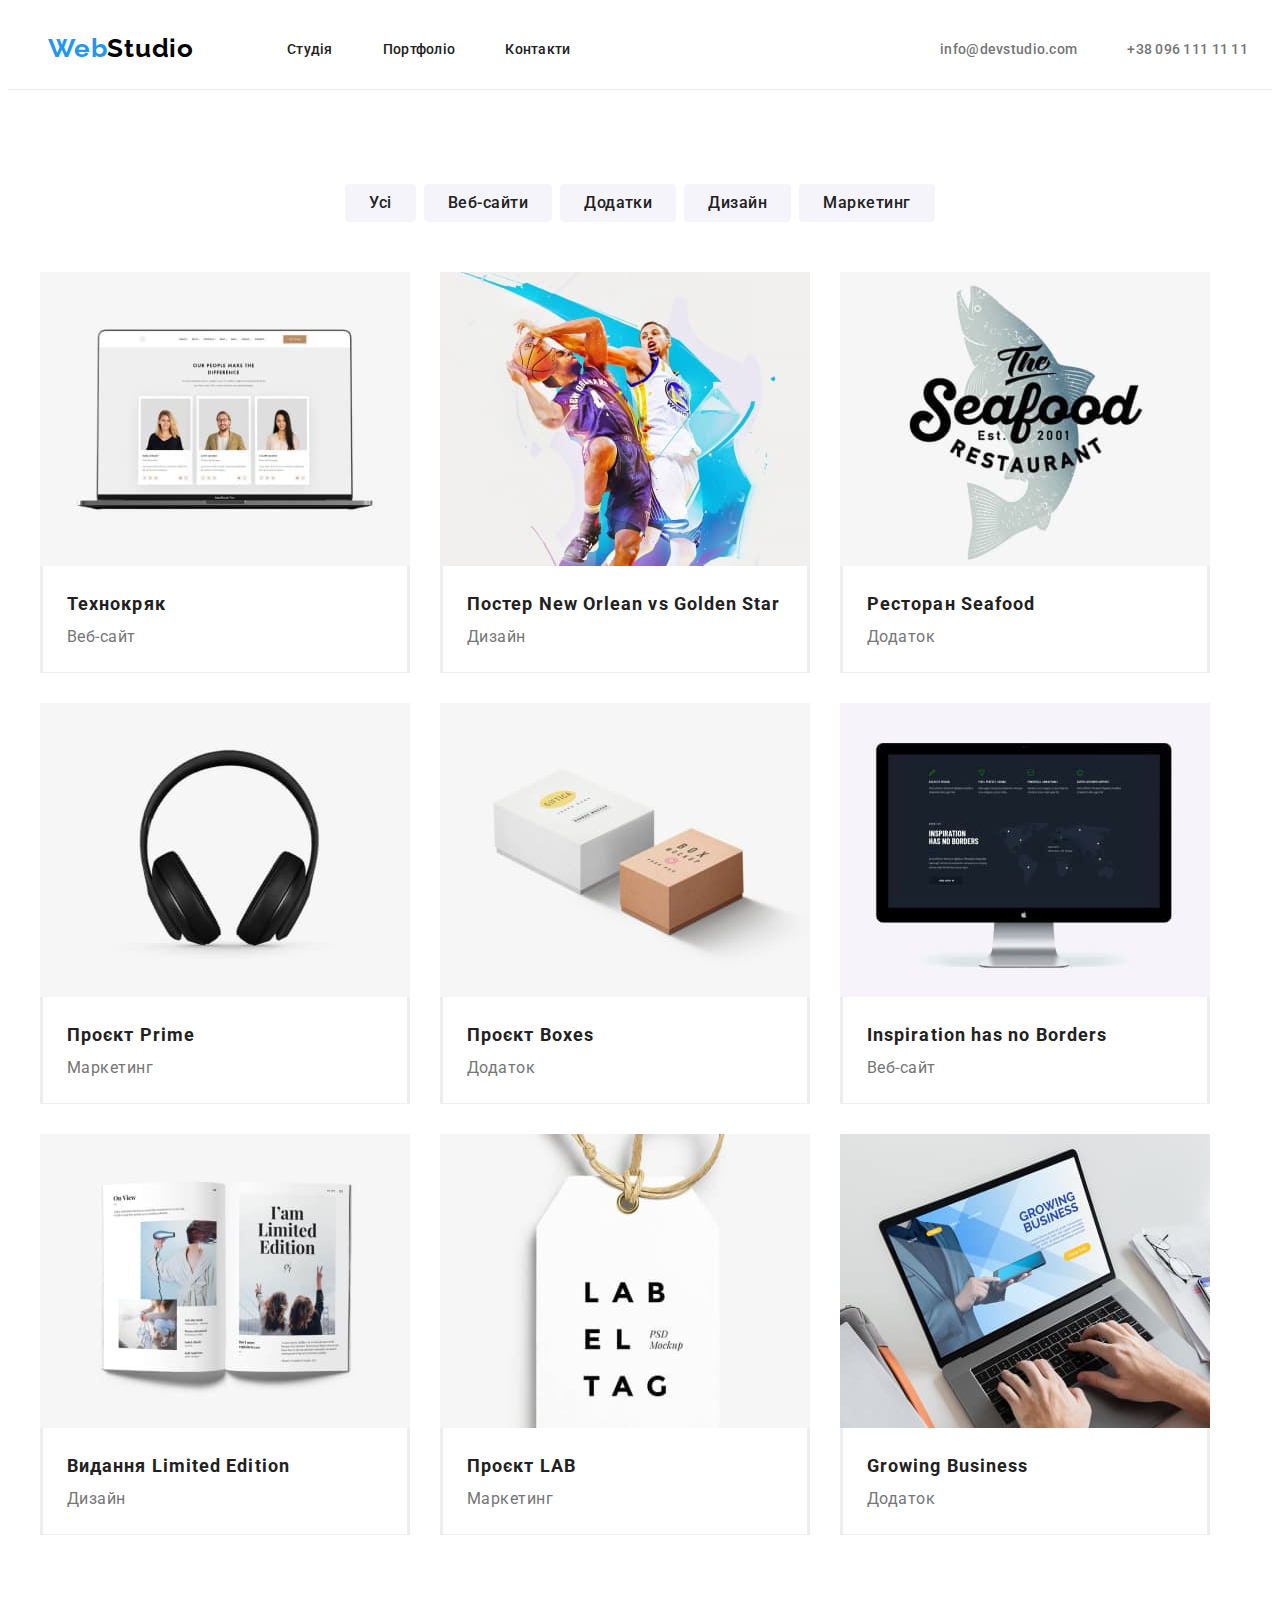
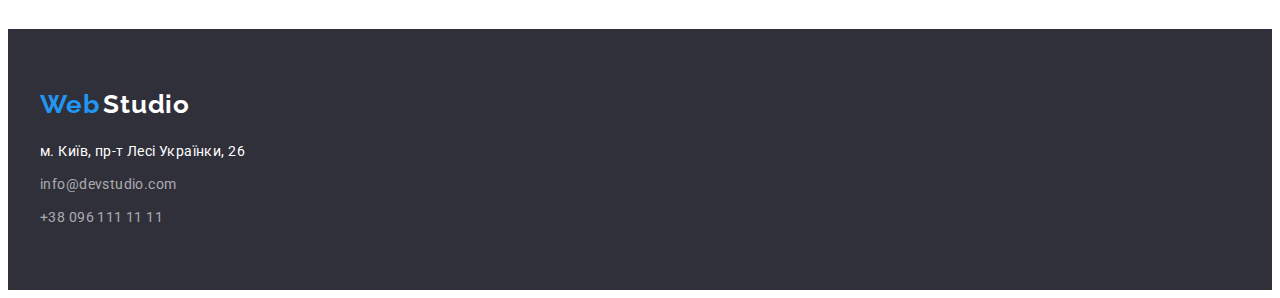
==== portfolio.html @ ede3d10a "repo" ====
<!DOCTYPE html>
<html lang="uk">
  <head>
    <meta charset="UTF-8" />
    <meta http-equiv="X-UA-Compatible" content="IE=edge" />
    <meta name="viewport" content="width=device-width, initial-scale=1.0" />
    <title>Document</title>
    <link rel="preconnect" href="https://fonts.googleapis.com" />
    <link rel="preconnect" href="https://fonts.gstatic.com" crossorigin />
    <link
      href="https://fonts.googleapis.com/css2?family=Raleway:wght@700&family=Roboto:wght@400;500;700;900&display=swap"
      rel="stylesheet"
    />
    <link
      rel="stylesheet"
      href="https://cdnjs.cloudflare.com/ajax/libs/modern-normalize/1.1.0/modern-normalize.min.css"
      integrity="sha512-wpPYUAdjBVSE4KJnH1VR1HeZfpl1ub8YT/NKx4PuQ5NmX2tKuGu6U/JRp5y+Y8XG2tV+wKQpNHVUX03MfMFn9Q=="
      crossorigin="anonymous"
      referrerpolicy="no-referrer"
    />
    <link rel="stylesheet" href="./css/styles.css" />
  </head>
  <body>
    <!--Header-->
    <header class="site-header">
      <div class="container header-container">
        <nav class="header-container">
            <a href="./index.html" class="site-logo link"
              ><span class="logo-word-web">Web</span
              ><span class="logo-word-studio">Studio</span>
            </a>
            <ul class="site-nav list">
            <li>
              <a href="./index.html" class="site-nav-link link">Студія</a>
            </li>
            <li>
              <a href="./portfolio.html" class="site-nav-link link"
                >Портфоліо</a
              >
            </li>
            <li><a href="" class="site-nav-link link">Контакти</a></li>
          </ul>
        </nav>
        <ul class="header-contacts list">
          <li>
            <a href="mailto:info@devstudio.com" class="site-nav-contacts link"
              >info@devstudio.com</a
            >
          </li>
          <li>
            <a href="tel:+380961111111" class="site-nav-contacts link"
              >+38 096 111 11 11</a
            >
          </li>
        </ul>
          </div>
    </header>

      

    <!--Main-->
    <main class="portfolio-main">
             <!--Filters menu-->
      <h1 class="visually-hidden">Portfolio menu filtres</h1>
      <section class="projects section">
        <div class="container filter-container">
          <ul class="filter list">
          <li class="filter-item">
            <button type="button" class="filter-btn">Усі</button>
          </li>
          <li class="filter-item">
            <button type="button" class="filter-btn">Веб-сайти</button>
          </li>
          <li class="filter-item">
            <button type="button" class="filter-btn">Додатки</button>
          </li>
          <li class="filter-item">
            <button type="button" class="filter-btn">Дизайн</button>
          </li>
          <li class="filter-item">
            <button type="button" class="filter-btn">Маркетинг</button>
          </li>
        </ul>
        </div>
        <div class="container">
          <!--Studio projects-->
        <h2 class="visually-hidden">Studio projects</h2>
        <ul class="projects-list list">
          <li class="project">
            <a href="" class="project link">
              <img class="project-img"
                src="./imajes/project-1.jpg"
                alt="Увімкнутий ноутбук"
                width="370"
              />
              <div class="project-description">
                <h3 class="project-title">Технокряк</h3>
                <p class="project-type">Веб-сайт</p>
              </div>
            </a>
          </li>
          <li class="project">
            <a href="" class="project link">
              <img class="project-img"
                src="./imajes/project-2.jpg"
                alt="Два баскетболісти"
                width="370"
              />
              <div class="project-description">
                <h3 class="project-title">Постер New Orlean vs Golden Star</h3>
                <p class="project-type">Дизайн</p>
              </div>
            </a>
          </li>
          <li class="project">
            <a href="" class="project link">
              <img class="project-img"
                src="./imajes/project-3.jpg"
                alt="Малюнок риби"
                width="370"
              />
              <div  class="project-description">
                <h3 class="project-title">Ресторан Seafood</h3>
                <p class="project-type">Додаток</p>
              </div>
            </a>
          </li>
          <li class="project">
            <a href="" class="project link">
              <img class="project-img" src="./imajes/project-4.jpg" alt="Навушники" width="370" />
              <div  class="project-description">
                <h3 class="project-title">Проєкт Prime</h3>
                <p class="project-type">Маркетинг</p>
              </div>
            </a>
          </li>
          <li class="project">
            <a href="" class="project link">
              <img class="project-img"
                src="./imajes/project-5.jpg"
                alt="Дві паперові коробки"
                width="370"
              />
              <div  class="project-description">
                <h3 class="project-title">Проєкт Boxes</h3>
                <p class="project-type">Додаток</p>
              </div>
            </a>
          </li>
          <li class="project">
            <a href="" class="project link">
              <img class="project-img"
                src="./imajes/project-6.jpg"
                alt="Монітор комп'ютера"
                width="370"
              />
              <div  class="project-description">
                <h3 class="project-title">Inspiration has no Borders</h3>
                <p class="project-type">Веб-сайт</p>
              </div>
            </a>
          </li>
          <li class="project">
            <a href="" class="project link">
              <img class="project-img"
                src="./imajes/project-7.jpg"
                alt="Відкритий журнал"
                width="370"
              />
              <div  class="project-description">
                <h3 class="project-title">Видання Limited Edition</h3>
                <p class="project-type">Дизайн</p>
              </a>
              </div>
          </li>
          <li class="project">
            <a href="" class="project link">
              <img class="project-img"
                src="./imajes/project-8.jpg"
                alt="Бірка з написом"
                width="370"
              />
              <div  class="project-description">
                <h3 class="project-title">Проєкт LAB</h3>
                <p class="project-type">Маркетинг</p>
              </div>
            </a>
          </li>
          <li class="project">
            <a href="" class="project link">
              <img class="project-img"
                src="./imajes/project-9.jpg"
                alt="Друкує на ноутбуці"
                width="370"
              />
              <div  class="project-description">
                <h3 class="project-title">Growing Business</h3>
                <p class="project-type">Додаток</p>
              </div>
            </a>
          </li>
        </ul>
        </div>
</section>
        
    </main>

    <!-- Footeer -->
    <footer class="footeer">
      <div class="container footer-container">
        <a href="./index.html" class="site-logo link footer-logo">
        <span class="logo-word-web">Web</span>
        <span class="footer-logo-word">Studio</span>
      </a>
      <address class="adress">
        <a class="map-link link"
          href="https://goo.gl/maps/4eTBozPo4Wdr3xK28"
          target="_blank"
          rel="noopener nofollow"
        
        >
          м. Київ, пр-т Лесі Українки, 26
        </a>
        <ul class="footer-contacts-list list">
          <li class="footer-contacts-itm">
            <a href="mailto:info@devstudio.com" class="footer-contact link"
              >info@devstudio.com</a
            >
          </li>
          <li class="footer-contacts-itm">
            <a href="tel:+380961111111" class="footer-contact link"
              >+38 096 111 11 11</a
            >
          </li>
        </ul>
      </address>
      </div>
    </footer>
  </body>
</html>
---- css/styles.css ----
:root {
  /* Colors */
  --main-text-color: #212121;
  --main-link-color: #212121;
  --btn-color: #212121;
  --btn-background-color: #f5f4fa;
  --second-text-color: #757575;
  --third-text-color: #ffffff;
  --btn-hover-color: #ffffff;
  --btn-hover-background-color: #2196f3;
  --main-background-color: #f5f5f5;
  --link-hover-color: #2196f3;
  --logo-color-1: #2196f3;
  --logo-color-2: #000000;
  --first-background-color: #ffffff;
  --second-background-color: #2f303a;
}
/*----------RESET STYLES----------*/
p,
h1,
h2,
h3,
h4,
h5,
h6 {
  margin: 0;
}
ul,
ol {
  margin: 0;
  padding-left: 0;
}
button {
  cursor: pointer;
}
address {
  font-style: normal;
}
img {
  display: block;
}
body {
  font-family: "roboto", sans-serif;
  color: var(--main-text-color);
}
.advantages-title,
.service-title,
.team-title {
  font-size: 36px;
  line-height: 1.16;
  letter-spacing: 0.03em;
  color: var(--main-text-color);
}
.visually-hidden {
  position: absolute;
  white-space: nowrap;
  width: 1px;
  height: 1px;
  overflow: hidden;
  border: 0;
  padding: 0;
  clip: rect(0 0 0 0);
  clip-path: inset(50%);
  margin: -1px;
}

.container {
  width: 1200px;
  padding-left: 15px;
  padding-right: 15px;
  margin: 0 auto;
}
.section {
padding: 94px 0;
}
/*--------------------------------*/
/* ----------SITE HEADER---------- */
.site-header {
  padding: 25px;

  background-color: var(--first-background-color);
  border-bottom: 1px solid #ECECEC
}
.site-logo,
.site-nav-link {
  text-decoration: none;
}
.site-nav {
  display: flex;
  margin-left:  93px;
  gap: 50px;
}
.header-contacts {
  display: flex;
  margin-left: auto;
  gap: 50px;
}
.header-container {
  display: flex;
  align-items: center;
}
.logo-word-web {
  font-family: "Raleway", sans-serif;
  font-style: normal;
  font-weight: 700;
  font-size: 26px;
  line-height: 31px;
  letter-spacing: 0.03em;
  color: var(--logo-color-1);
}
.logo-word-studio {
  font-family: "Raleway", sans-serif;
  font-weight: 700;
  font-size: 26px;
  line-height: 1.19;
  letter-spacing: 0.03em;
  color: var(--logo-color-2);
}
.site-nav-link {
  font-weight: 500;
  font-size: 14px;
  line-height: 1.14;
  letter-spacing: 0.02em;
  color: var(--main-link-color);
}
.site-nav-contacts {
  font-weight: 500;
  font-size: 14px;
  line-height: 1.14;
  letter-spacing: 0.02em;
  color: var(--second-text-color);
  text-decoration: none;
}

/* ----------STUDIO PAGE MAIN----------  */
.studio-main {
}
/* ----------STUDIO PAGE HERO----------  */
.studio-hero {
  background-color:var(--second-background-color);
  text-align: center;
  padding-top: 200px;
  padding-bottom: 200px;
}
.studiio-hero-title {
  display: block;
  width: 696px;
  margin: 0 auto;
  margin-bottom: 30px;


  font-style: normal;
  font-weight: 900;
  font-size: 44px;
  line-height: 1.36;
  letter-spacing: 0.06em;
  text-transform: uppercase;
  color: var(--third-text-color);

}
.studio-hero-btn {
  min-width: 216px;
  height: 50px;

  font-family: inherit;
  font-style: normal;
  font-weight: 700;
  font-size: 16px;
  line-height: 1.88;
  color: var(--btn-hover-color);
  align-items: center;
  text-align: center;
  letter-spacing: 0.06em;
  background: var(--logo-color-1);
  box-shadow: 0px 4px 4px rgba(0, 0, 0, 0.15);
  border-radius: 4px;
}
/* ----------STUDIO PAGE ADVANTAGES----------  */
.advantages {
  padding-bottom: 0;
}
.advantages-name {
margin-bottom: 10px;

  font-size: 14px;
  line-height: 1.14;
  letter-spacing: 0.03em;
  text-transform: uppercase;
  color: var(--main-text-color);
}
.advantages-list {
  display: flex;
  gap: 30px;
}
.advantages-text {
  font-size: 14px;
  line-height: 1.71;
  letter-spacing: 0.03em;
  color: var(--second-text-color);
}
/* ----------WHAT WE DO----------  */
.service-title {
  display: flex;
  justify-content: center;
  margin: 0  auto 50px auto;
}
.servise-list {
  display: flex;
  gap: 30px;
}
/* ----------STUDIO PAGE OUR TEAM----------  */
.team-list {
  display: flex;
  gap: 30px;

}
.team-title {
  margin-bottom:50px;
  
  display: flex;
  justify-content: center;
}
.team-img {
  margin-bottom: 30px;
}
.team {
  background-color: var(--btn-background-color);
}
.team-item {
  padding-bottom: 30px;
  
  background-color: var(--third-text-color);
}
.team-member {
  margin-bottom: 10px;
  text-align: center;

  font-weight: 500;
  font-size: 16px;
  line-height: 1.18;
  letter-spacing: 0.03em;
  color: var(--main-text-color);
}
.team-position {
  text-align: center;

  font-size: 16px;
  line-height: 1.18;
  letter-spacing: 0.03em;
  color: var(--second-text-color);
}
.list {
  list-style: none;
}
.link:hover,
.link:focus {
  color: var(--link-hover-color);
}

/*----------PORTFOLIO PAGE MAIN----------*/
.filter {
  margin-bottom: 50px;
  display: flex;
justify-content: center;
gap: 8px;
}
.filter-btn {
  padding-left: 22px;
  padding-right: 22px;
  font-family: inherit;
  font-weight: 500;
  font-size: 16px;
  line-height: 1.6;
  text-align: center;
  letter-spacing: 0.03em;
  color: var(--btn-color);
  
  height: 38px;
  background: #F5F4FA;
  border-radius: 4px;
  border-color: transparent;
}
.filter-btn:hover,
.filter-btn:focus {
  font-family: inherit;
  font-weight: 500;
  font-size: 16px;
  line-height: 1.62;
  text-align: center;
  letter-spacing: 0.03em;
  color: var(--btn-hover-color);
  background: var(--btn-hover-background-color);
  box-shadow: 0px 3px 1px rgba(0, 0, 0, 0.1), 0px 1px 2px rgba(0, 0, 0, 0.08),
    0px 2px 2px rgba(0, 0, 0, 0.12);
  border-radius: 4px;
}
/* ----------PORTFOIO PROJECTS---------- */
.project {
text-decoration: none;
border-bottom: 1px solid #EEEEEE;
}
.projects-list {
display: flex;
gap: 30px; 
flex-wrap: wrap;
}
.project-description {
  padding: 20px 24px;
  border-left: solid #EEEEEE;
  border-right: solid #EEEEEE;
}
.project-title {
  font-size: 18px;
  line-height: 2;
  letter-spacing: 0.06em;
  color: var(--main-text-color);
}
.project-type {
  font-size: 16px;
  line-height: 1.87;
  letter-spacing: 0.03em;
  color: var(--second-text-color);
}
/* ----------SITE FOOTER---------- */
.footeer {
  padding-top: 60px;
  padding-bottom: 60px;
  
  background-color: var(--second-background-color);
}
.footer-container .site-logo {
  margin-bottom:  20px;;
}
.footer-logo {
  display: inline-block;
}
.footer-logo-word {
  font-family: "Raleway", sans-serif;
  font-weight: 700;
  font-size: 26px;
  line-height: 1.19;
  letter-spacing: 0.03em;
  color: var(--third-text-color);
}
.adress {
  font-style: normal;
}
.map-link {
  display: inline-block;
  margin-bottom: 9px;

  font-size: 14px;
  line-height: 1.71;
  letter-spacing: 0.03em;
  color: var(--third-text-color);
  text-decoration: none;
}
.footer-contacts-list :first-child {
  margin-bottom: 9px;
  }
.footer-contact {
  font-size: 14px;
  line-height: 1.71;
  letter-spacing: 0.03em;
  color: rgba(255, 255, 255, 0.6);
  text-decoration: none;
}
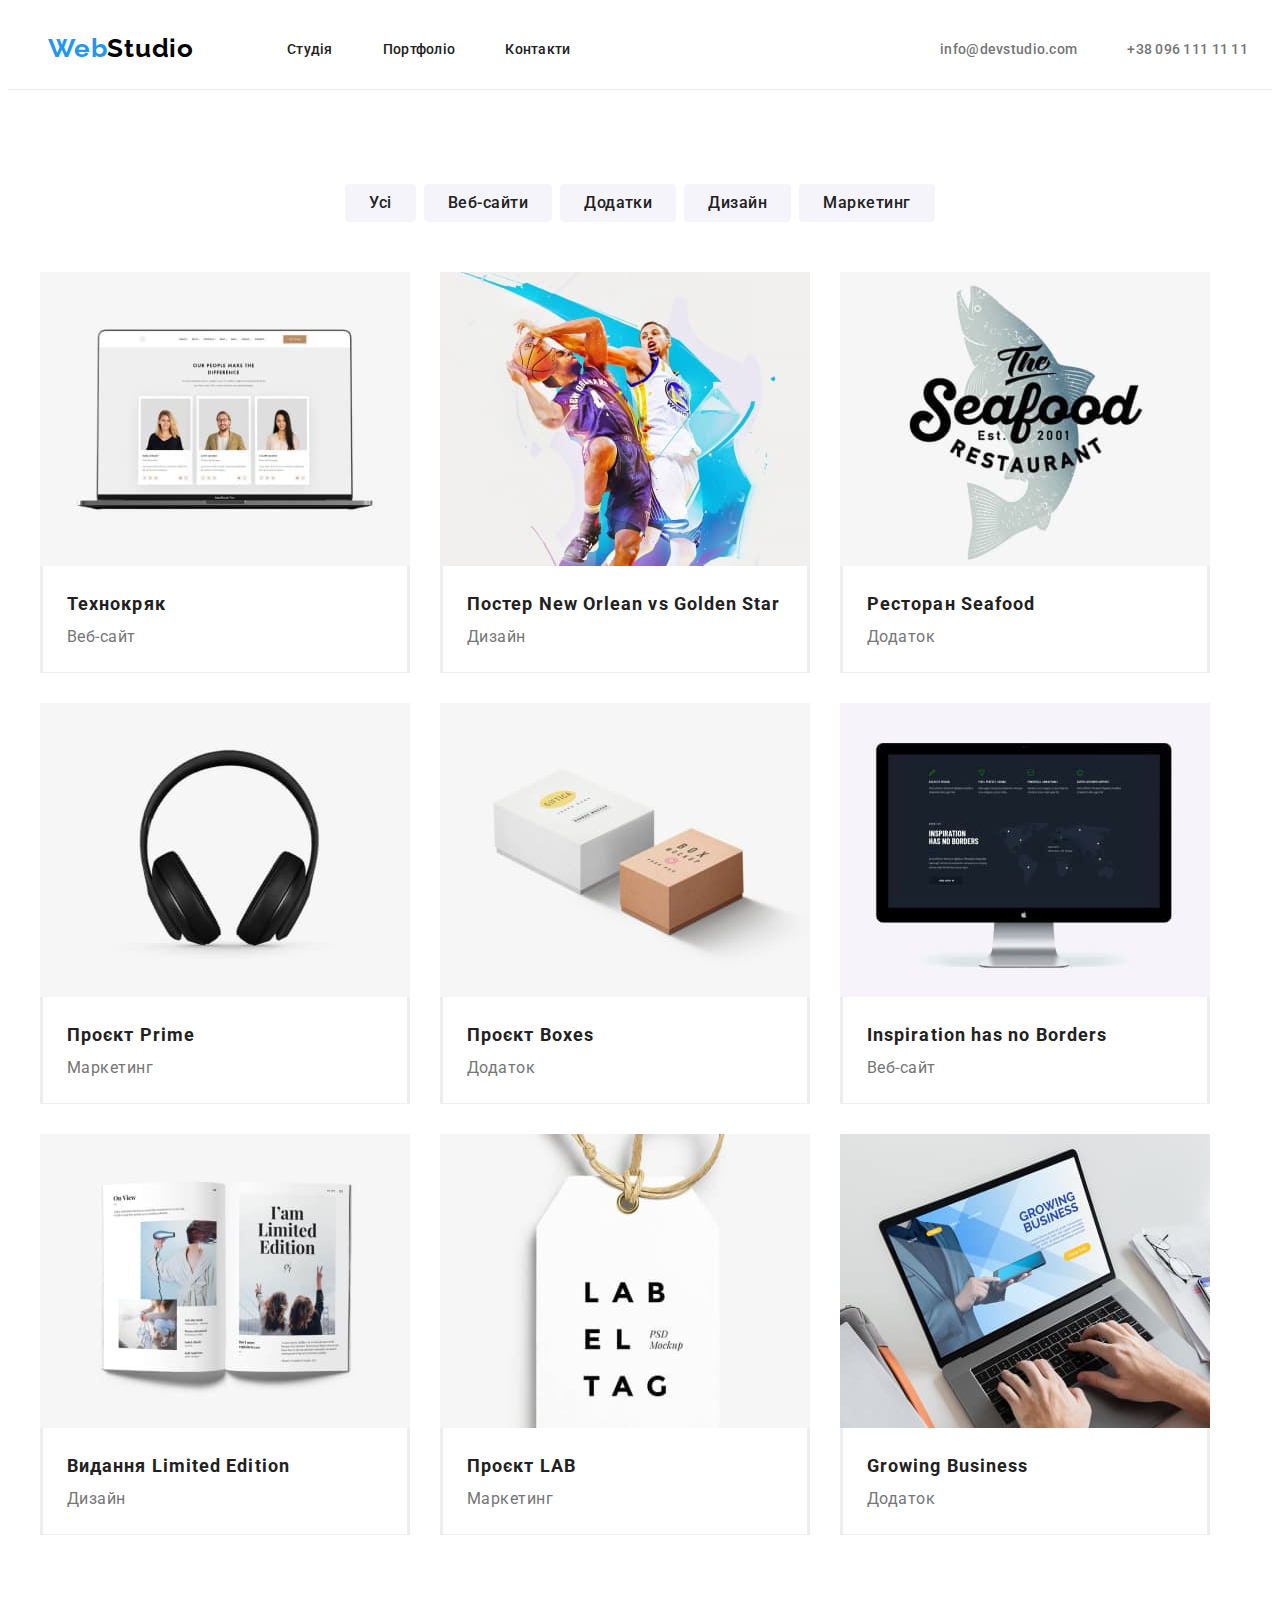
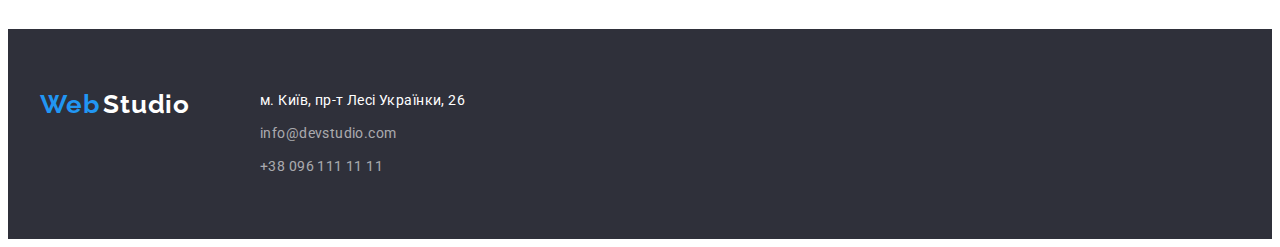
==== commit 2efb5d7d: "social icons bg" ====
--- a/portfolio.html
+++ b/portfolio.html
@@ -60,7 +60,7 @@
 
     <!--Main-->
     <main class="portfolio-main">
-             <!--Filters menu-->
+            <!--Filters menu-->
       <h1 class="visually-hidden">Portfolio menu filtres</h1>
       <section class="projects section">
         <div class="container filter-container">
--- a/css/styles.css
+++ b/css/styles.css
@@ -71,7 +71,7 @@
   margin: 0 auto;
 }
 .section {
-padding: 94px 0;
+  padding: 94px 0;
 }
 /*--------------------------------*/
 /* ----------SITE HEADER---------- */
@@ -79,7 +79,7 @@
   padding: 25px;
 
   background-color: var(--first-background-color);
-  border-bottom: 1px solid #ECECEC
+  border-bottom: 1px solid #ececec;
 }
 .site-logo,
 .site-nav-link {
@@ -87,7 +87,7 @@
 }
 .site-nav {
   display: flex;
-  margin-left:  93px;
+  margin-left: 93px;
   gap: 50px;
 }
 .header-contacts {
@@ -137,17 +137,27 @@
 }
 /* ----------STUDIO PAGE HERO----------  */
 .studio-hero {
-  background-color:var(--second-background-color);
-  text-align: center;
   padding-top: 200px;
   padding-bottom: 200px;
+
+  background-color: var(--second-background-color);
+  text-align: center;
+
+  background-color: #c4c4c4;
+  background-image: linear-gradient(
+      rgba(47, 48, 58, 0.4),
+      rgba(47, 48, 58, 0.4)
+    ),
+    url(../imajes/hero-bg\(1\).jpg);
+  background-repeat: no-repeat;
+  background-position: center;
+  background-size: cover;
 }
 .studiio-hero-title {
   display: block;
   width: 696px;
   margin: 0 auto;
   margin-bottom: 30px;
-
 
   font-style: normal;
   font-weight: 900;
@@ -156,7 +166,6 @@
   letter-spacing: 0.06em;
   text-transform: uppercase;
   color: var(--third-text-color);
-
 }
 .studio-hero-btn {
   min-width: 216px;
@@ -180,7 +189,7 @@
   padding-bottom: 0;
 }
 .advantages-name {
-margin-bottom: 10px;
+  margin-bottom: 10px;
 
   font-size: 14px;
   line-height: 1.14;
@@ -202,7 +211,7 @@
 .service-title {
   display: flex;
   justify-content: center;
-  margin: 0  auto 50px auto;
+  margin: 0 auto 50px auto;
 }
 .servise-list {
   display: flex;
@@ -212,11 +221,10 @@
 .team-list {
   display: flex;
   gap: 30px;
-
 }
 .team-title {
-  margin-bottom:50px;
-  
+  margin-bottom: 50px;
+
   display: flex;
   justify-content: center;
 }
@@ -228,7 +236,7 @@
 }
 .team-item {
   padding-bottom: 30px;
-  
+
   background-color: var(--third-text-color);
 }
 .team-member {
@@ -243,6 +251,7 @@
 }
 .team-position {
   text-align: center;
+  margin-bottom: 28px;
 
   font-size: 16px;
   line-height: 1.18;
@@ -256,13 +265,53 @@
 .link:focus {
   color: var(--link-hover-color);
 }
-
+.team-soc-list {
+  display: flex;
+  justify-content: center;
+  gap: 10px;
+}
+.team-soc-item {
+  width: 20px;
+  height: 20px;
+}
+.team-soc-link {
+  width: 100%;
+  height: 100%;
+  display: block;
+  background: tomato;
+  border-radius: 50%;
+}
+/*----------OUR CLIENTS----------*/
+.clients-title {
+  margin-bottom: 50px;
+
+  display: flex;
+  justify-content: center;
+}
+.clients-list {
+  display: flex;
+  gap: 30px;
+}
+
+.client-item {
+  width: calc(100%-150px) / 6;
+  height: 92px;
+  width: 170px;
+}
+.client-link {
+  width: 100%;
+  height: 100%;
+  border: 1px solid tomato;
+  background: violet;
+  border-radius: 5px;
+  display: block;
+}
 /*----------PORTFOLIO PAGE MAIN----------*/
 .filter {
   margin-bottom: 50px;
   display: flex;
-justify-content: center;
-gap: 8px;
+  justify-content: center;
+  gap: 8px;
 }
 .filter-btn {
   padding-left: 22px;
@@ -274,9 +323,9 @@
   text-align: center;
   letter-spacing: 0.03em;
   color: var(--btn-color);
-  
+
   height: 38px;
-  background: #F5F4FA;
+  background: #f5f4fa;
   border-radius: 4px;
   border-color: transparent;
 }
@@ -296,18 +345,18 @@
 }
 /* ----------PORTFOIO PROJECTS---------- */
 .project {
-text-decoration: none;
-border-bottom: 1px solid #EEEEEE;
+  text-decoration: none;
+  border-bottom: 1px solid #eeeeee;
 }
 .projects-list {
-display: flex;
-gap: 30px; 
-flex-wrap: wrap;
+  display: flex;
+  gap: 30px;
+  flex-wrap: wrap;
 }
 .project-description {
   padding: 20px 24px;
-  border-left: solid #EEEEEE;
-  border-right: solid #EEEEEE;
+  border-left: solid #eeeeee;
+  border-right: solid #eeeeee;
 }
 .project-title {
   font-size: 18px;
@@ -325,11 +374,15 @@
 .footeer {
   padding-top: 60px;
   padding-bottom: 60px;
-  
+
   background-color: var(--second-background-color);
 }
+.footer-container {
+  display: flex;
+  gap: 70px;
+}
 .footer-container .site-logo {
-  margin-bottom:  20px;;
+  margin-bottom: 20px;
 }
 .footer-logo {
   display: inline-block;
@@ -357,7 +410,7 @@
 }
 .footer-contacts-list :first-child {
   margin-bottom: 9px;
-  }
+}
 .footer-contact {
   font-size: 14px;
   line-height: 1.71;
@@ -365,3 +418,36 @@
   color: rgba(255, 255, 255, 0.6);
   text-decoration: none;
 }
+.footer-soc-container {
+  display: inline-block;
+  width: 206px;
+}
+.footer-soc-title {
+  margin-bottom: 10px;
+
+  font-style: normal;
+  font-size: 14px;
+  line-height: 1.14;
+  letter-spacing: 0.03em;
+  text-transform: uppercase;
+
+  color: var(--third-text-color);
+}
+.footer-soc-list {
+  display: flex;
+  justify-content: center;
+  gap: 10px;
+
+  border: 1px solid red;
+}
+.footer-soc-item {
+  width: 44px;
+  height: 44px;
+}
+.footer-soc-link {
+  width: 100%;
+  height: 100%;
+  display: block;
+  background: tomato;
+  border-radius: 50%;
+}
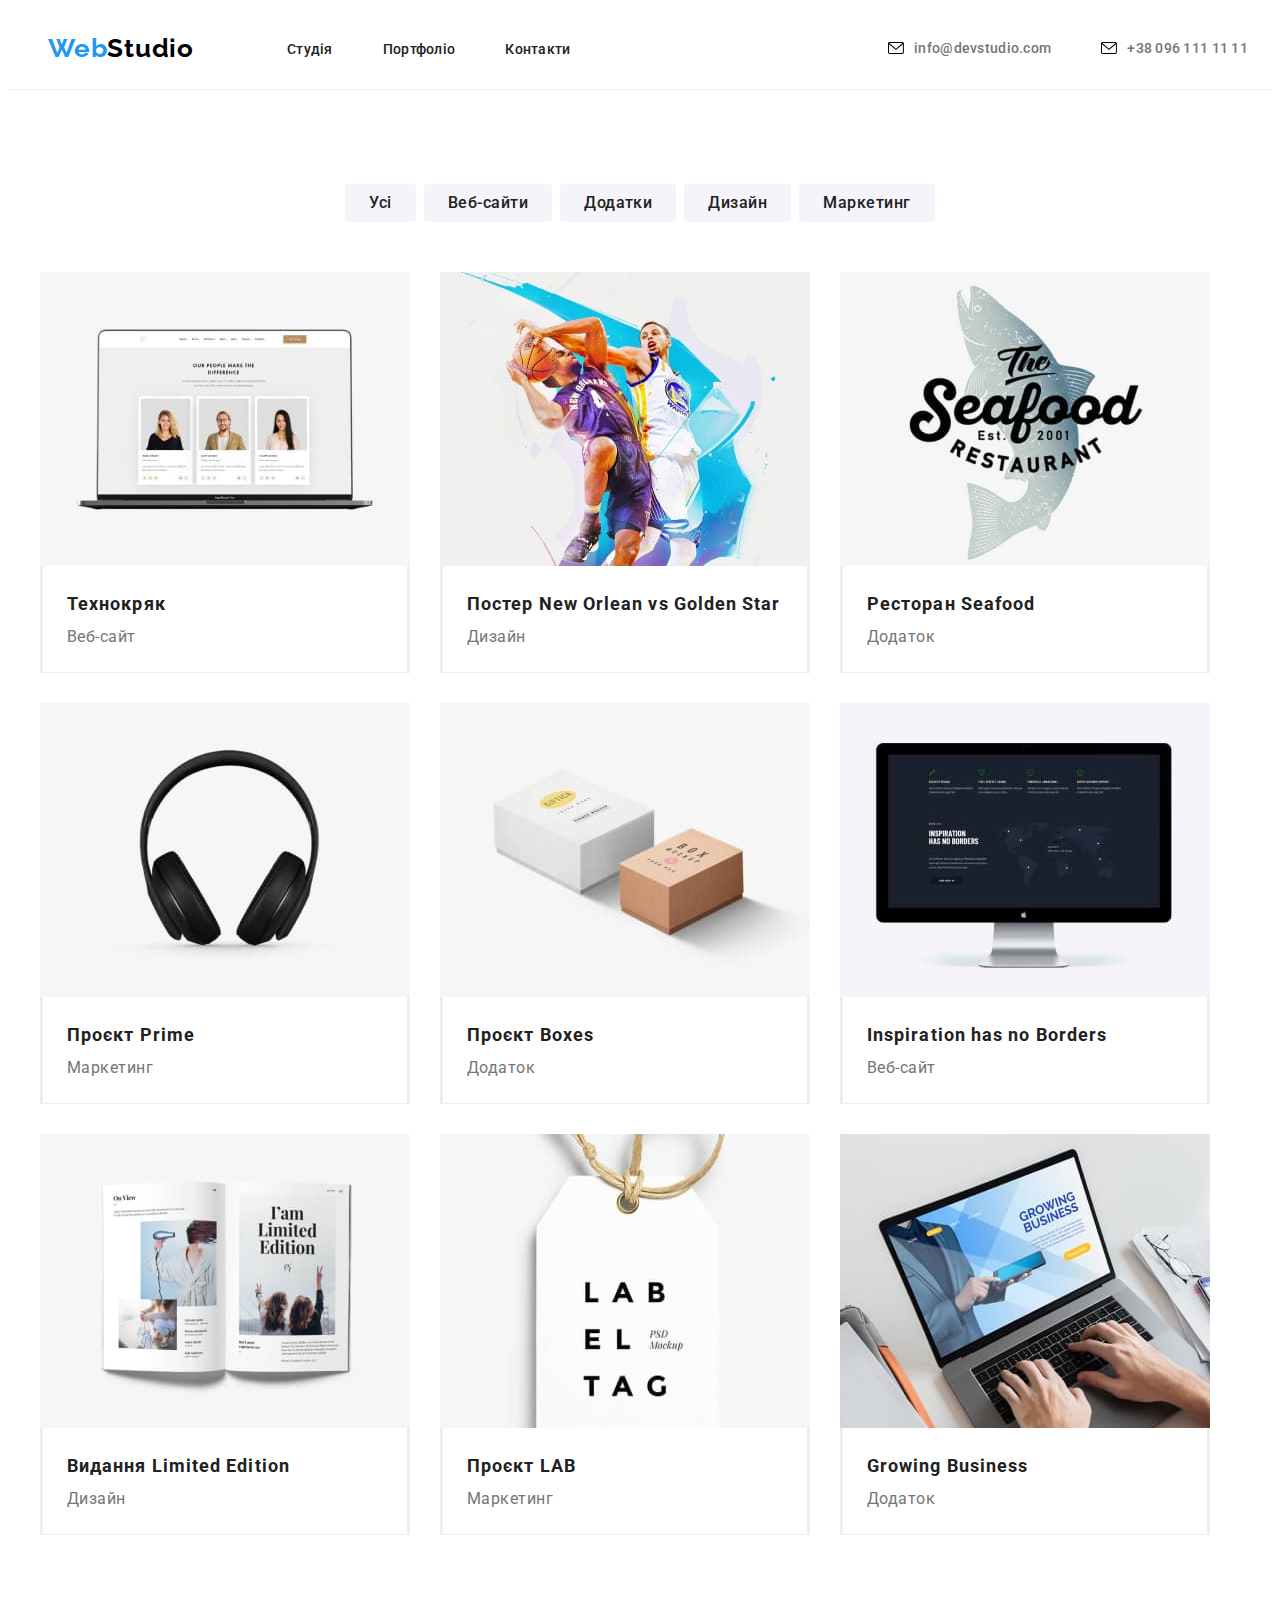
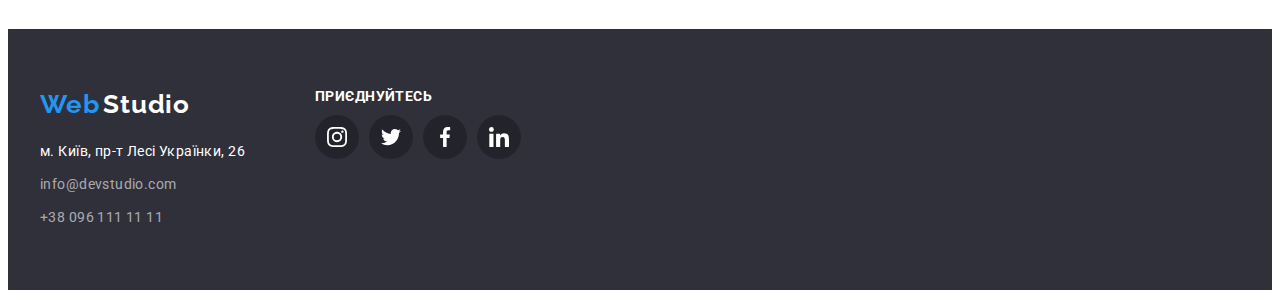
==== commit 7b7b6a9d: "bugs fixed" ====
--- a/portfolio.html
+++ b/portfolio.html
@@ -25,11 +25,11 @@
     <header class="site-header">
       <div class="container header-container">
         <nav class="header-container">
-            <a href="./index.html" class="site-logo link"
-              ><span class="logo-word-web">Web</span
-              ><span class="logo-word-studio">Studio</span>
-            </a>
-            <ul class="site-nav list">
+          <a href="./index.html" class="site-logo link"
+            ><span class="logo-word-web">Web</span
+            ><span class="logo-word-studio">Studio</span>
+          </a>
+          <ul class="site-nav list">
             <li>
               <a href="./index.html" class="site-nav-link link">Студія</a>
             </li>
@@ -41,199 +41,258 @@
             <li><a href="" class="site-nav-link link">Контакти</a></li>
           </ul>
         </nav>
-        <ul class="header-contacts list">
-          <li>
-            <a href="mailto:info@devstudio.com" class="site-nav-contacts link"
-              >info@devstudio.com</a
-            >
+        <ul class="header-contacts-list list">
+          <li class="header-contact-item">
+            <div class="header-contact-bg">
+              <a
+                href="mailto:info@devstudio.com"
+                class="site-nav-contacts link"
+              >
+                <svg class="header-contact-icon" width="16" height="12">
+                  <use href="./imajes/icons.svg#icon-envelope"></use>
+                </svg>
+                info@devstudio.com</a
+              >
+            </div>
           </li>
-          <li>
-            <a href="tel:+380961111111" class="site-nav-contacts link"
-              >+38 096 111 11 11</a
-            >
+          <li class="header-contact-item">
+            <div class="header-contact-bg">
+              <a href="tel:+380961111111" class="site-nav-contacts link">
+                <svg class="header-contact-icon" width="16" height="12">
+                  <use href="./imajes/icons.svg#icon-envelope"></use>
+                </svg>
+                +38 096 111 11 11</a
+              >
+            </div>
           </li>
         </ul>
-          </div>
+      </div>
     </header>
-
-      
-
     <!--Main-->
     <main class="portfolio-main">
-            <!--Filters menu-->
+      <!--Filters menu-->
       <h1 class="visually-hidden">Portfolio menu filtres</h1>
       <section class="projects section">
         <div class="container filter-container">
           <ul class="filter list">
-          <li class="filter-item">
-            <button type="button" class="filter-btn">Усі</button>
-          </li>
-          <li class="filter-item">
-            <button type="button" class="filter-btn">Веб-сайти</button>
-          </li>
-          <li class="filter-item">
-            <button type="button" class="filter-btn">Додатки</button>
-          </li>
-          <li class="filter-item">
-            <button type="button" class="filter-btn">Дизайн</button>
-          </li>
-          <li class="filter-item">
-            <button type="button" class="filter-btn">Маркетинг</button>
-          </li>
-        </ul>
+            <li class="filter-item">
+              <button type="button" class="filter-btn">Усі</button>
+            </li>
+            <li class="filter-item">
+              <button type="button" class="filter-btn">Веб-сайти</button>
+            </li>
+            <li class="filter-item">
+              <button type="button" class="filter-btn">Додатки</button>
+            </li>
+            <li class="filter-item">
+              <button type="button" class="filter-btn">Дизайн</button>
+            </li>
+            <li class="filter-item">
+              <button type="button" class="filter-btn">Маркетинг</button>
+            </li>
+          </ul>
         </div>
         <div class="container">
           <!--Studio projects-->
-        <h2 class="visually-hidden">Studio projects</h2>
-        <ul class="projects-list list">
-          <li class="project">
-            <a href="" class="project link">
-              <img class="project-img"
-                src="./imajes/project-1.jpg"
-                alt="Увімкнутий ноутбук"
-                width="370"
-              />
-              <div class="project-description">
-                <h3 class="project-title">Технокряк</h3>
-                <p class="project-type">Веб-сайт</p>
-              </div>
-            </a>
-          </li>
-          <li class="project">
-            <a href="" class="project link">
-              <img class="project-img"
-                src="./imajes/project-2.jpg"
-                alt="Два баскетболісти"
-                width="370"
-              />
-              <div class="project-description">
-                <h3 class="project-title">Постер New Orlean vs Golden Star</h3>
-                <p class="project-type">Дизайн</p>
-              </div>
-            </a>
-          </li>
-          <li class="project">
-            <a href="" class="project link">
-              <img class="project-img"
-                src="./imajes/project-3.jpg"
-                alt="Малюнок риби"
-                width="370"
-              />
-              <div  class="project-description">
-                <h3 class="project-title">Ресторан Seafood</h3>
-                <p class="project-type">Додаток</p>
-              </div>
-            </a>
-          </li>
-          <li class="project">
-            <a href="" class="project link">
-              <img class="project-img" src="./imajes/project-4.jpg" alt="Навушники" width="370" />
-              <div  class="project-description">
-                <h3 class="project-title">Проєкт Prime</h3>
-                <p class="project-type">Маркетинг</p>
-              </div>
-            </a>
-          </li>
-          <li class="project">
-            <a href="" class="project link">
-              <img class="project-img"
-                src="./imajes/project-5.jpg"
-                alt="Дві паперові коробки"
-                width="370"
-              />
-              <div  class="project-description">
-                <h3 class="project-title">Проєкт Boxes</h3>
-                <p class="project-type">Додаток</p>
-              </div>
-            </a>
-          </li>
-          <li class="project">
-            <a href="" class="project link">
-              <img class="project-img"
-                src="./imajes/project-6.jpg"
-                alt="Монітор комп'ютера"
-                width="370"
-              />
-              <div  class="project-description">
-                <h3 class="project-title">Inspiration has no Borders</h3>
-                <p class="project-type">Веб-сайт</p>
-              </div>
-            </a>
-          </li>
-          <li class="project">
-            <a href="" class="project link">
-              <img class="project-img"
-                src="./imajes/project-7.jpg"
-                alt="Відкритий журнал"
-                width="370"
-              />
-              <div  class="project-description">
-                <h3 class="project-title">Видання Limited Edition</h3>
-                <p class="project-type">Дизайн</p>
-              </a>
-              </div>
-          </li>
-          <li class="project">
-            <a href="" class="project link">
-              <img class="project-img"
-                src="./imajes/project-8.jpg"
-                alt="Бірка з написом"
-                width="370"
-              />
-              <div  class="project-description">
-                <h3 class="project-title">Проєкт LAB</h3>
-                <p class="project-type">Маркетинг</p>
-              </div>
-            </a>
-          </li>
-          <li class="project">
-            <a href="" class="project link">
-              <img class="project-img"
-                src="./imajes/project-9.jpg"
-                alt="Друкує на ноутбуці"
-                width="370"
-              />
-              <div  class="project-description">
-                <h3 class="project-title">Growing Business</h3>
-                <p class="project-type">Додаток</p>
-              </div>
-            </a>
-          </li>
-        </ul>
-        </div>
-</section>
-        
+          <h2 class="visually-hidden">Studio projects</h2>
+          <ul class="projects-list list">
+            <li class="project">
+              <a href="" class="project link">
+                <img
+                  class="project-img"
+                  src="./imajes/project-1.jpg"
+                  alt="Увімкнутий ноутбук"
+                  width="370"
+                />
+                <div class="project-description">
+                  <h3 class="project-title">Технокряк</h3>
+                  <p class="project-type">Веб-сайт</p>
+                </div>
+              </a>
+            </li>
+            <li class="project">
+              <a href="" class="project link">
+                <img
+                  class="project-img"
+                  src="./imajes/project-2.jpg"
+                  alt="Два баскетболісти"
+                  width="370"
+                />
+                <div class="project-description">
+                  <h3 class="project-title">
+                    Постер New Orlean vs Golden Star
+                  </h3>
+                  <p class="project-type">Дизайн</p>
+                </div>
+              </a>
+            </li>
+            <li class="project">
+              <a href="" class="project link">
+                <img
+                  class="project-img"
+                  src="./imajes/project-3.jpg"
+                  alt="Малюнок риби"
+                  width="370"
+                />
+                <div class="project-description">
+                  <h3 class="project-title">Ресторан Seafood</h3>
+                  <p class="project-type">Додаток</p>
+                </div>
+              </a>
+            </li>
+            <li class="project">
+              <a href="" class="project link">
+                <img
+                  class="project-img"
+                  src="./imajes/project-4.jpg"
+                  alt="Навушники"
+                  width="370"
+                />
+                <div class="project-description">
+                  <h3 class="project-title">Проєкт Prime</h3>
+                  <p class="project-type">Маркетинг</p>
+                </div>
+              </a>
+            </li>
+            <li class="project">
+              <a href="" class="project link">
+                <img
+                  class="project-img"
+                  src="./imajes/project-5.jpg"
+                  alt="Дві паперові коробки"
+                  width="370"
+                />
+                <div class="project-description">
+                  <h3 class="project-title">Проєкт Boxes</h3>
+                  <p class="project-type">Додаток</p>
+                </div>
+              </a>
+            </li>
+            <li class="project">
+              <a href="" class="project link">
+                <img
+                  class="project-img"
+                  src="./imajes/project-6.jpg"
+                  alt="Монітор комп'ютера"
+                  width="370"
+                />
+                <div class="project-description">
+                  <h3 class="project-title">Inspiration has no Borders</h3>
+                  <p class="project-type">Веб-сайт</p>
+                </div>
+              </a>
+            </li>
+            <li class="project">
+              <a href="" class="project link">
+                <img
+                  class="project-img"
+                  src="./imajes/project-7.jpg"
+                  alt="Відкритий журнал"
+                  width="370"
+                />
+                <div class="project-description">
+                  <h3 class="project-title">Видання Limited Edition</h3>
+                  <p class="project-type">Дизайн</p>
+                </div>
+              </a>
+            </li>
+            <li class="project">
+              <a href="" class="project link">
+                <img
+                  class="project-img"
+                  src="./imajes/project-8.jpg"
+                  alt="Бірка з написом"
+                  width="370"
+                />
+                <div class="project-description">
+                  <h3 class="project-title">Проєкт LAB</h3>
+                  <p class="project-type">Маркетинг</p>
+                </div>
+              </a>
+            </li>
+            <li class="project">
+              <a href="" class="project link">
+                <img
+                  class="project-img"
+                  src="./imajes/project-9.jpg"
+                  alt="Друкує на ноутбуці"
+                  width="370"
+                />
+                <div class="project-description">
+                  <h3 class="project-title">Growing Business</h3>
+                  <p class="project-type">Додаток</p>
+                </div>
+              </a>
+            </li>
+          </ul>
+        </div>
+      </section>
     </main>
 
     <!-- Footeer -->
     <footer class="footeer">
       <div class="container footer-container">
-        <a href="./index.html" class="site-logo link footer-logo">
-        <span class="logo-word-web">Web</span>
-        <span class="footer-logo-word">Studio</span>
-      </a>
-      <address class="adress">
-        <a class="map-link link"
-          href="https://goo.gl/maps/4eTBozPo4Wdr3xK28"
-          target="_blank"
-          rel="noopener nofollow"
-        
-        >
-          м. Київ, пр-т Лесі Українки, 26
-        </a>
-        <ul class="footer-contacts-list list">
-          <li class="footer-contacts-itm">
-            <a href="mailto:info@devstudio.com" class="footer-contact link"
-              >info@devstudio.com</a
+        <div class="footer-adress-container">
+          <a href="./index.html" class="site-logo link footer-logo">
+            <span class="logo-word-web">Web</span>
+            <span class="footer-logo-word">Studio</span>
+          </a>
+          <address class="adress">
+            <a
+              class="map-link link"
+              href="https://goo.gl/maps/4eTBozPo4Wdr3xK28"
+              target="_blank"
+              rel="noopener nofollow"
             >
-          </li>
-          <li class="footer-contacts-itm">
-            <a href="tel:+380961111111" class="footer-contact link"
-              >+38 096 111 11 11</a
-            >
-          </li>
-        </ul>
-      </address>
+              м. Київ, пр-т Лесі Українки, 26
+            </a>
+            <ul class="footer-contacts-list list">
+              <li class="footer-contacts-itm">
+                <a href="mailto:info@devstudio.com" class="footer-contact link"
+                  >info@devstudio.com</a
+                >
+              </li>
+              <li class="footer-contacts-itm">
+                <a href="tel:+380961111111" class="footer-contact link"
+                  >+38 096 111 11 11</a
+                >
+              </li>
+            </ul>
+          </address>
+        </div>
+        <div class="footer-soc-container">
+          <h3 class="footer-soc-title">приєднуйтесь</h3>
+          <ul class="footer-soc-list list">
+            <li class="footer-soc-item">
+              <a href="" class="footer-soc-link link">
+                <svg class="footer-soc-icon" width="20" height="20">
+                  <use href="./imajes/icons.svg#icon-instagram"></use>
+                </svg>
+              </a>
+            </li>
+            <li class="footer-soc-item">
+              <a href="" class="footer-soc-link link">
+                <svg class="footer-soc-icon" width="20" height="20">
+                  <use href="./imajes/icons.svg#icon-twitter"></use>
+                </svg>
+              </a>
+            </li>
+            <li class="footer-soc-item">
+              <a href="" class="footer-soc-link link">
+                <svg class="footer-soc-icon" width="20" height="20">
+                  <use href="./imajes/icons.svg#icon-facebook"></use>
+                </svg>
+              </a>
+            </li>
+            <li class="footer-soc-item">
+              <a href="" class="footer-soc-link link">
+                <svg class="footer-soc-icon" width="20" height="20">
+                  <use href="./imajes/icons.svg#icon-linkedin"></use>
+                </svg>
+              </a>
+            </li>
+          </ul>
+        </div>
       </div>
     </footer>
   </body>
--- a/css/styles.css
+++ b/css/styles.css
@@ -14,6 +14,7 @@
   --logo-color-2: #000000;
   --first-background-color: #ffffff;
   --second-background-color: #2f303a;
+  --icon-main-color: #afb1b8;
 }
 /*----------RESET STYLES----------*/
 p,
@@ -39,13 +40,22 @@
 img {
   display: block;
 }
+.list {
+  list-style: none;
+}
+.link:hover,
+.link:focus {
+  color: var(--link-hover-color);
+}
+
 body {
   font-family: "roboto", sans-serif;
   color: var(--main-text-color);
 }
 .advantages-title,
 .service-title,
-.team-title {
+.team-title,
+.clients-title {
   font-size: 36px;
   line-height: 1.16;
   letter-spacing: 0.03em;
@@ -90,11 +100,7 @@
   margin-left: 93px;
   gap: 50px;
 }
-.header-contacts {
-  display: flex;
-  margin-left: auto;
-  gap: 50px;
-}
+
 .header-container {
   display: flex;
   align-items: center;
@@ -130,8 +136,24 @@
   letter-spacing: 0.02em;
   color: var(--second-text-color);
   text-decoration: none;
-}
-
+  display: flex;
+  justify-content: center;
+  align-items: center;
+  gap: 10px;
+}
+.header-contact-bg:hover {
+  fill: var(--btn-hover-background-color);
+  color: var(--btn-hover-background-color);
+}
+.header-contacts-list {
+  display: flex;
+  margin-left: auto;
+  gap: 50px;
+}
+.header-contact-item {
+  align-items: center;
+  display: flex;
+}
 /* ----------STUDIO PAGE MAIN----------  */
 .studio-main {
 }
@@ -184,7 +206,7 @@
   box-shadow: 0px 4px 4px rgba(0, 0, 0, 0.15);
   border-radius: 4px;
 }
-/* ----------STUDIO PAGE ADVANTAGES----------  */
+/* ----------OUR ADVANTAGES----------  */
 .advantages {
   padding-bottom: 0;
 }
@@ -197,9 +219,17 @@
   text-transform: uppercase;
   color: var(--main-text-color);
 }
+.advantages-item-bg {
+  background: var(--btn-background-color);
+  justify-content: center;
+  display: flex;
+}
 .advantages-list {
   display: flex;
   gap: 30px;
+}
+.advantajes-icon {
+  justify-content: center;
 }
 .advantages-text {
   font-size: 14px;
@@ -209,25 +239,28 @@
 }
 /* ----------WHAT WE DO----------  */
 .service-title {
-  display: flex;
-  justify-content: center;
-  margin: 0 auto 50px auto;
+  margin-bottom: 50px;
+
+  display: flex;
+  justify-content: center;
 }
 .servise-list {
   display: flex;
   gap: 30px;
 }
 /* ----------STUDIO PAGE OUR TEAM----------  */
-.team-list {
-  display: flex;
-  gap: 30px;
-}
 .team-title {
   margin-bottom: 50px;
 
   display: flex;
   justify-content: center;
 }
+
+.team-list {
+  display: flex;
+  gap: 30px;
+}
+
 .team-img {
   margin-bottom: 30px;
 }
@@ -258,30 +291,42 @@
   letter-spacing: 0.03em;
   color: var(--second-text-color);
 }
-.list {
-  list-style: none;
-}
-.link:hover,
-.link:focus {
-  color: var(--link-hover-color);
-}
+
 .team-soc-list {
   display: flex;
   justify-content: center;
   gap: 10px;
 }
 .team-soc-item {
-  width: 20px;
-  height: 20px;
+  width: 44px;
+  height: 44px;
 }
 .team-soc-link {
   width: 100%;
   height: 100%;
-  display: block;
-  background: tomato;
   border-radius: 50%;
-}
-/*----------OUR CLIENTS----------*/
+  display: flex;
+  align-items: center;
+  justify-content: center;
+  fill: var(--third-text-color);
+}
+.team-soc-link:hover,
+.team-soc-link:focus {
+  background-color: var(--link-hover-color);
+}
+.team-soc-link:hover
+/* focus here????? */
+.team-soc-icon:hover {
+  fill: var(--third-text-color);
+}
+.team-soc-icon {
+  fill: var(--icon-main-color);
+}
+.
+/* ---------OUR CLIENTS----------*/
+.clients-container {
+  display: flex;
+}
 .clients-title {
   margin-bottom: 50px;
 
@@ -292,19 +337,25 @@
   display: flex;
   gap: 30px;
 }
-
 .client-item {
-  width: calc(100%-150px) / 6;
+  width: 170px;
   height: 92px;
-  width: 170px;
 }
 .client-link {
   width: 100%;
   height: 100%;
-  border: 1px solid tomato;
-  background: violet;
-  border-radius: 5px;
-  display: block;
+  border: 1px solid var(--icon-main-color);
+  border-radius: 4px;
+  display: flex;
+  align-items: center;
+  justify-content: center;
+}
+.client-icon {
+  fill: var(--icon-main-color);
+}
+.client-icon:hover,
+.client.icon:focus {
+  fill: var(--btn-hover-background-color);
 }
 /*----------PORTFOLIO PAGE MAIN----------*/
 .filter {
@@ -437,17 +488,23 @@
   display: flex;
   justify-content: center;
   gap: 10px;
-
-  border: 1px solid red;
 }
 .footer-soc-item {
   width: 44px;
   height: 44px;
 }
 .footer-soc-link {
+  background-color: rgba(0, 0, 0, 0.25);
   width: 100%;
   height: 100%;
-  display: block;
-  background: tomato;
   border-radius: 50%;
-}
+  display: flex;
+  align-items: center;
+  justify-content: center;
+}
+.footer-soc-link:hover {
+  background-color: var(--btn-hover-background-color);
+}
+.footer-soc-icon {
+  fill: var(--first-background-color);
+}
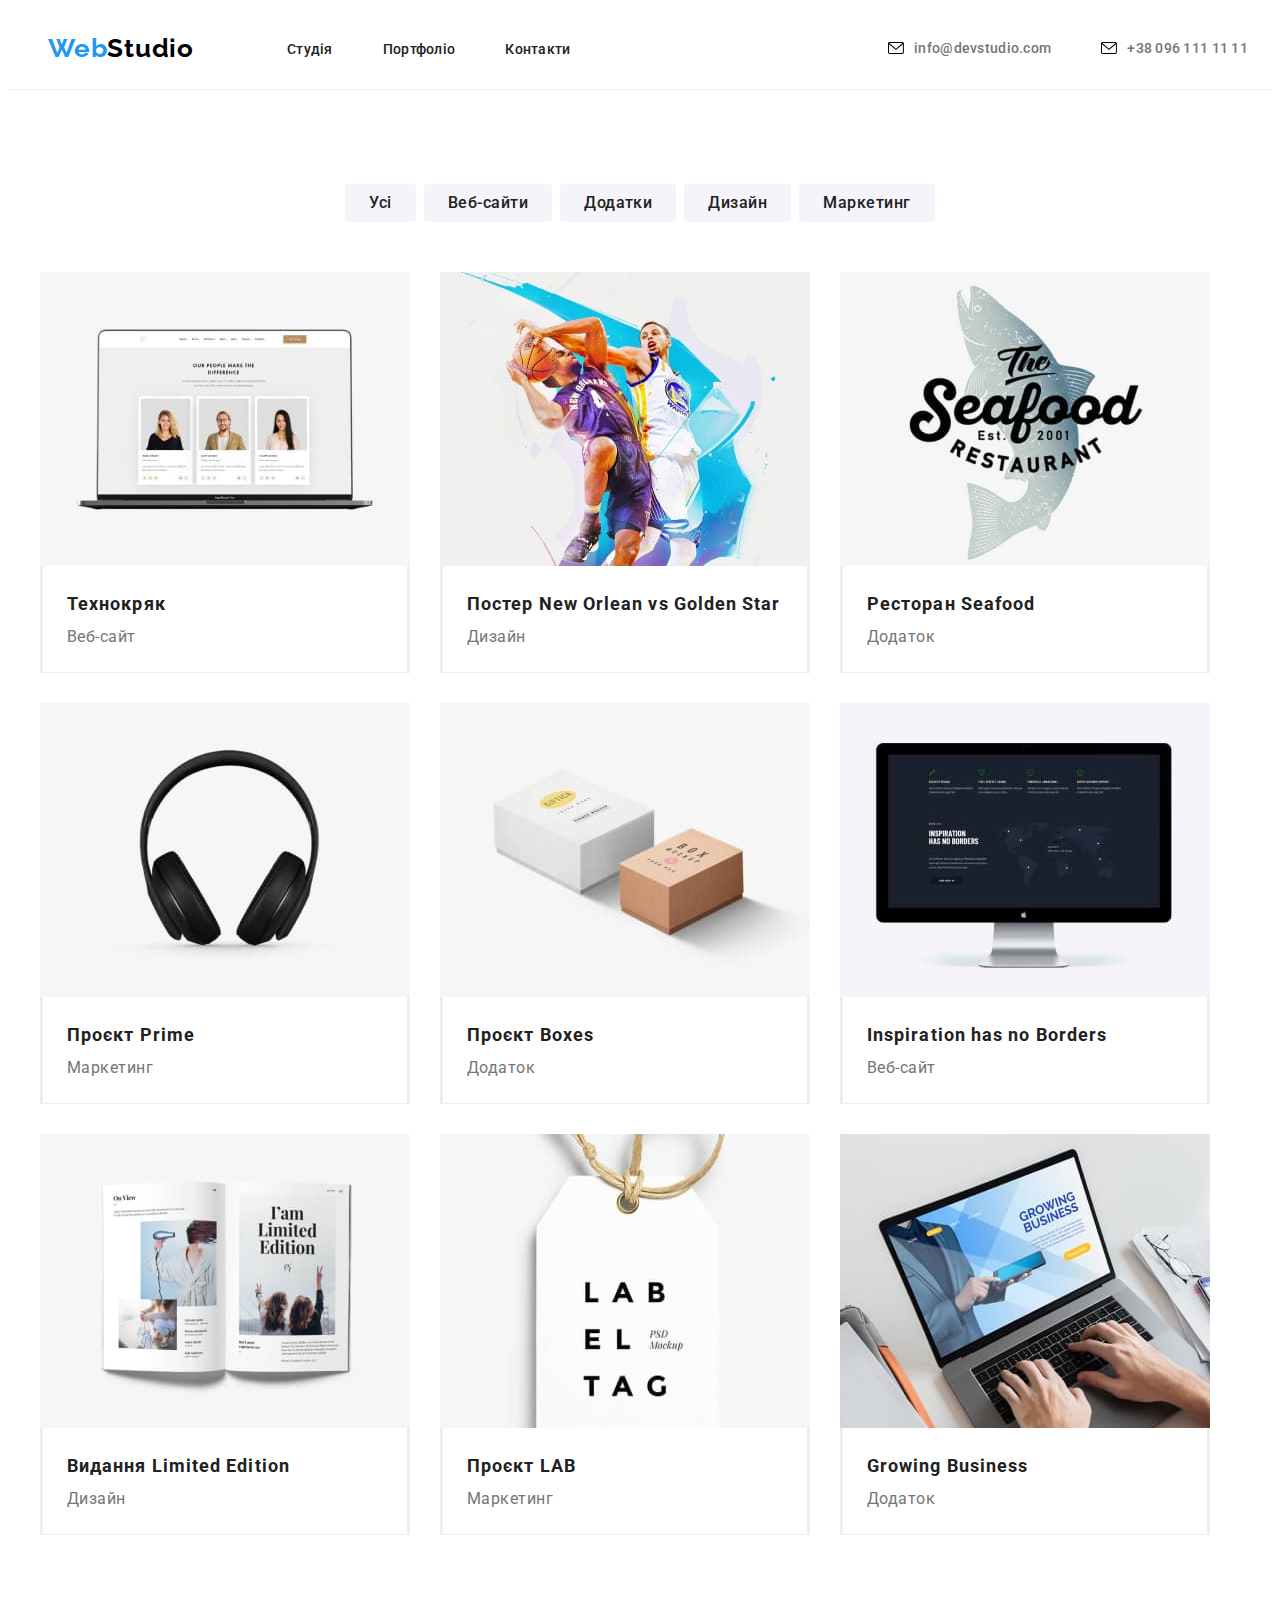
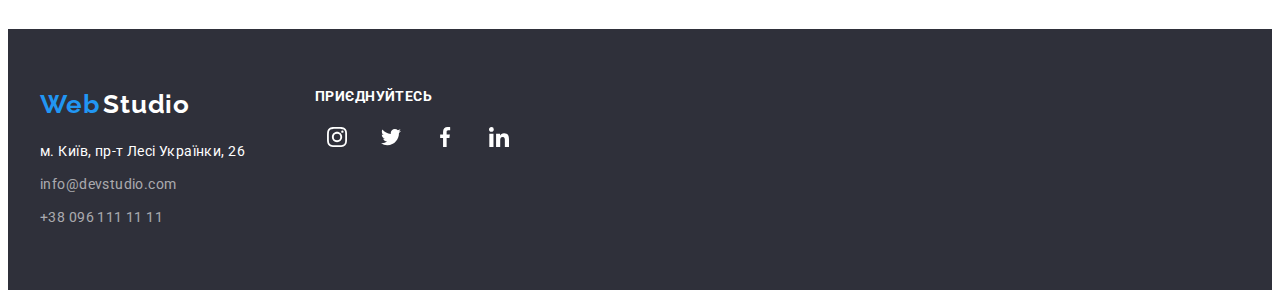
==== commit 8c81747c: "hw4 finish" ====
--- a/portfolio.html
+++ b/portfolio.html
@@ -43,27 +43,20 @@
         </nav>
         <ul class="header-contacts-list list">
           <li class="header-contact-item">
-            <div class="header-contact-bg">
-              <a
-                href="mailto:info@devstudio.com"
-                class="site-nav-contacts link"
-              >
-                <svg class="header-contact-icon" width="16" height="12">
-                  <use href="./imajes/icons.svg#icon-envelope"></use>
-                </svg>
-                info@devstudio.com</a
-              >
-            </div>
+            <a href="mailto:info@devstudio.com" class="site-nav-contacts link">
+              <svg class="header-contact-icon" width="16" height="12">
+                <use href="./imajes/icons.svg#icon-envelope"></use>
+              </svg>
+              info@devstudio.com</a
+            >
           </li>
           <li class="header-contact-item">
-            <div class="header-contact-bg">
-              <a href="tel:+380961111111" class="site-nav-contacts link">
-                <svg class="header-contact-icon" width="16" height="12">
-                  <use href="./imajes/icons.svg#icon-envelope"></use>
-                </svg>
-                +38 096 111 11 11</a
-              >
-            </div>
+            <a href="tel:+380961111111" class="site-nav-contacts link">
+              <svg class="header-contact-icon" width="16" height="12">
+                <use href="./imajes/icons.svg#icon-envelope"></use>
+              </svg>
+              +38 096 111 11 11
+            </a>
           </li>
         </ul>
       </div>
--- a/css/styles.css
+++ b/css/styles.css
@@ -141,9 +141,9 @@
   align-items: center;
   gap: 10px;
 }
-.header-contact-bg:hover {
-  fill: var(--btn-hover-background-color);
-  color: var(--btn-hover-background-color);
+.site-nav-contacts:hover,
+.site-nav-contacts:focus {
+  fill: var(--link-hover-color);
 }
 .header-contacts-list {
   display: flex;
@@ -269,8 +269,11 @@
 }
 .team-item {
   padding-bottom: 30px;
+  border-radius: 0px 0px 4px 4px;
 
   background-color: var(--third-text-color);
+  box-shadow: 0px 1px 3px rgba(0, 0, 0, 0.12), 0px 1px 1px rgba(0, 0, 0, 0.14),
+    0px 2px 1px rgba(0, 0, 0, 0.2);
 }
 .team-member {
   margin-bottom: 10px;
@@ -308,24 +311,24 @@
   display: flex;
   align-items: center;
   justify-content: center;
-  fill: var(--third-text-color);
+}
+.team-soc-icon {
+  fill: var(--icon-main-color);
+}
+.team-soc-link:hover {
+  background-color: var(--btn-hover-background-color);
 }
 .team-soc-link:hover,
-.team-soc-link:focus {
-  background-color: var(--link-hover-color);
-}
-.team-soc-link:hover
-/* focus here????? */
+.team-soc-link:focus,
 .team-soc-icon:hover {
   fill: var(--third-text-color);
 }
-.team-soc-icon {
-  fill: var(--icon-main-color);
-}
-.
+
 /* ---------OUR CLIENTS----------*/
 .clients-container {
   display: flex;
+  justify-content: center;
+  flex-wrap: wrap;
 }
 .clients-title {
   margin-bottom: 50px;
@@ -350,13 +353,16 @@
   align-items: center;
   justify-content: center;
 }
+.client-link {
+}
 .client-icon {
   fill: var(--icon-main-color);
 }
 .client-icon:hover,
-.client.icon:focus {
-  fill: var(--btn-hover-background-color);
-}
+.client-icon:focus {
+  fill: var(--link-hover-color);
+}
+
 /*----------PORTFOLIO PAGE MAIN----------*/
 .filter {
   margin-bottom: 50px;
@@ -364,6 +370,7 @@
   justify-content: center;
   gap: 8px;
 }
+
 .filter-btn {
   padding-left: 22px;
   padding-right: 22px;
@@ -494,7 +501,6 @@
   height: 44px;
 }
 .footer-soc-link {
-  background-color: rgba(0, 0, 0, 0.25);
   width: 100%;
   height: 100%;
   border-radius: 50%;
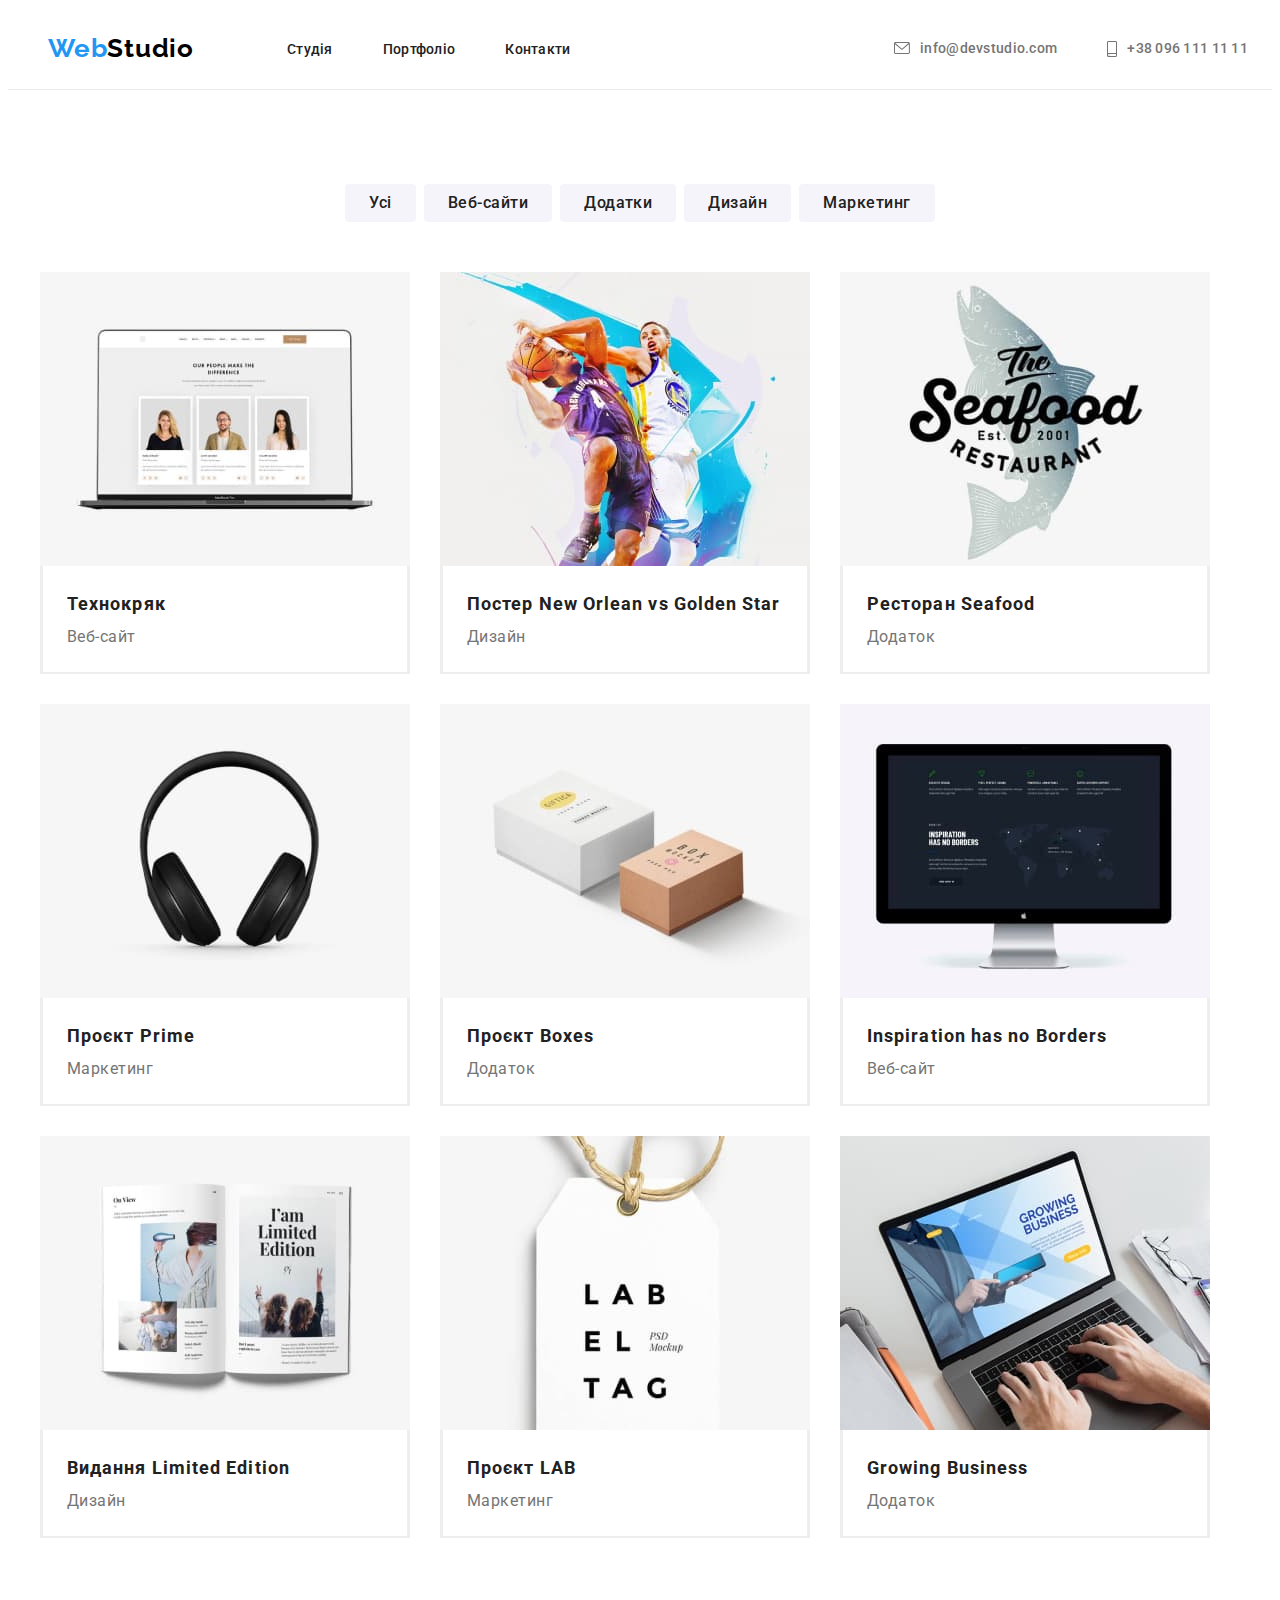
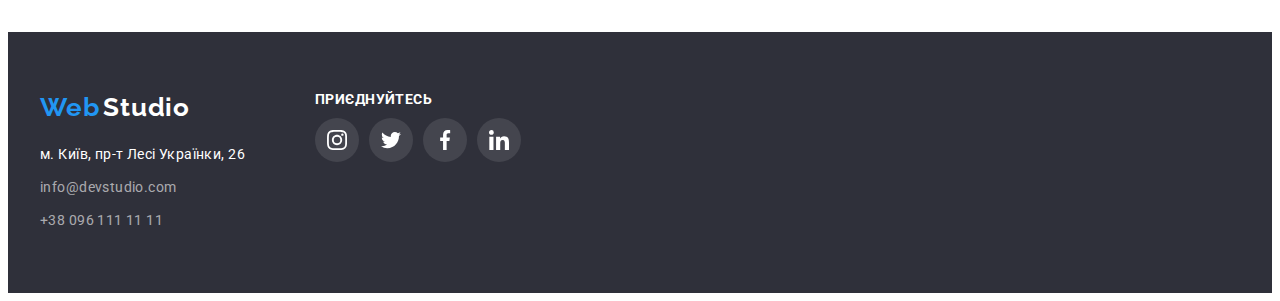
==== commit 8b50861e: "HW 4 - Done" ====
--- a/portfolio.html
+++ b/portfolio.html
@@ -43,17 +43,20 @@
         </nav>
         <ul class="header-contacts-list list">
           <li class="header-contact-item">
-            <a href="mailto:info@devstudio.com" class="site-nav-contacts link">
+            <a
+              href="mailto:info@devstudio.com"
+              class="header-contact-link link"
+            >
               <svg class="header-contact-icon" width="16" height="12">
                 <use href="./imajes/icons.svg#icon-envelope"></use>
               </svg>
               info@devstudio.com</a
             >
           </li>
-          <li class="header-contact-item">
-            <a href="tel:+380961111111" class="site-nav-contacts link">
-              <svg class="header-contact-icon" width="16" height="12">
-                <use href="./imajes/icons.svg#icon-envelope"></use>
+          <li class="header-contacts-item">
+            <a href="tel:+380961111111" class="header-contact-link link">
+              <svg class="header-contact-icon" width="10" height="16">
+                <use href="./imajes/icons.svg#icon-smartphone"></use>
               </svg>
               +38 096 111 11 11
             </a>
--- a/css/styles.css
+++ b/css/styles.css
@@ -129,7 +129,7 @@
   letter-spacing: 0.02em;
   color: var(--main-link-color);
 }
-.site-nav-contacts {
+.header-contact-link {
   font-weight: 500;
   font-size: 14px;
   line-height: 1.14;
@@ -141,9 +141,8 @@
   align-items: center;
   gap: 10px;
 }
-.site-nav-contacts:hover,
-.site-nav-contacts:focus {
-  fill: var(--link-hover-color);
+.header-contact-icon {
+  fill: currentColor;
 }
 .header-contacts-list {
   display: flex;
@@ -220,9 +219,13 @@
   color: var(--main-text-color);
 }
 .advantages-item-bg {
+  margin-bottom: 30px;
+  height: 120px;
+  align-items: center;
+  display: flex;
+
   background: var(--btn-background-color);
   justify-content: center;
-  display: flex;
 }
 .advantages-list {
   display: flex;
@@ -311,19 +314,16 @@
   display: flex;
   align-items: center;
   justify-content: center;
+  color: var(--icon-main-color);
 }
 .team-soc-icon {
-  fill: var(--icon-main-color);
-}
-.team-soc-link:hover {
-  background-color: var(--btn-hover-background-color);
+  fill: currentColor;
 }
 .team-soc-link:hover,
-.team-soc-link:focus,
-.team-soc-icon:hover {
-  fill: var(--third-text-color);
-}
-
+.team-soc-link:focus {
+  background-color: var(--link-hover-color);
+  color: var(--third-text-color);
+}
 /* ---------OUR CLIENTS----------*/
 .clients-container {
   display: flex;
@@ -352,17 +352,16 @@
   display: flex;
   align-items: center;
   justify-content: center;
-}
-.client-link {
+  color: var(--icon-main-color);
 }
 .client-icon {
-  fill: var(--icon-main-color);
-}
-.client-icon:hover,
-.client-icon:focus {
-  fill: var(--link-hover-color);
-}
-
+  fill: currentColor;
+}
+.client-link:hover,
+.client-link:focus {
+  border-color: var(--btn-hover-background-color);
+  color: var(--btn-hover-background-color);
+}
 /*----------PORTFOLIO PAGE MAIN----------*/
 .filter {
   margin-bottom: 50px;
@@ -403,8 +402,14 @@
 }
 /* ----------PORTFOIO PROJECTS---------- */
 .project {
+  display: block;
   text-decoration: none;
   border-bottom: 1px solid #eeeeee;
+}
+.project:hover,
+.project:focus {
+  box-shadow: 0px 1px 1px rgba(0, 0, 0, 0.12), 0px 4px 4px rgba(0, 0, 0, 0.06),
+    1px 4px 6px rgba(0, 0, 0, 0.16);
 }
 .projects-list {
   display: flex;
@@ -507,6 +512,8 @@
   display: flex;
   align-items: center;
   justify-content: center;
+
+  background-color: rgba(255, 255, 255, 0.1);
 }
 .footer-soc-link:hover {
   background-color: var(--btn-hover-background-color);
